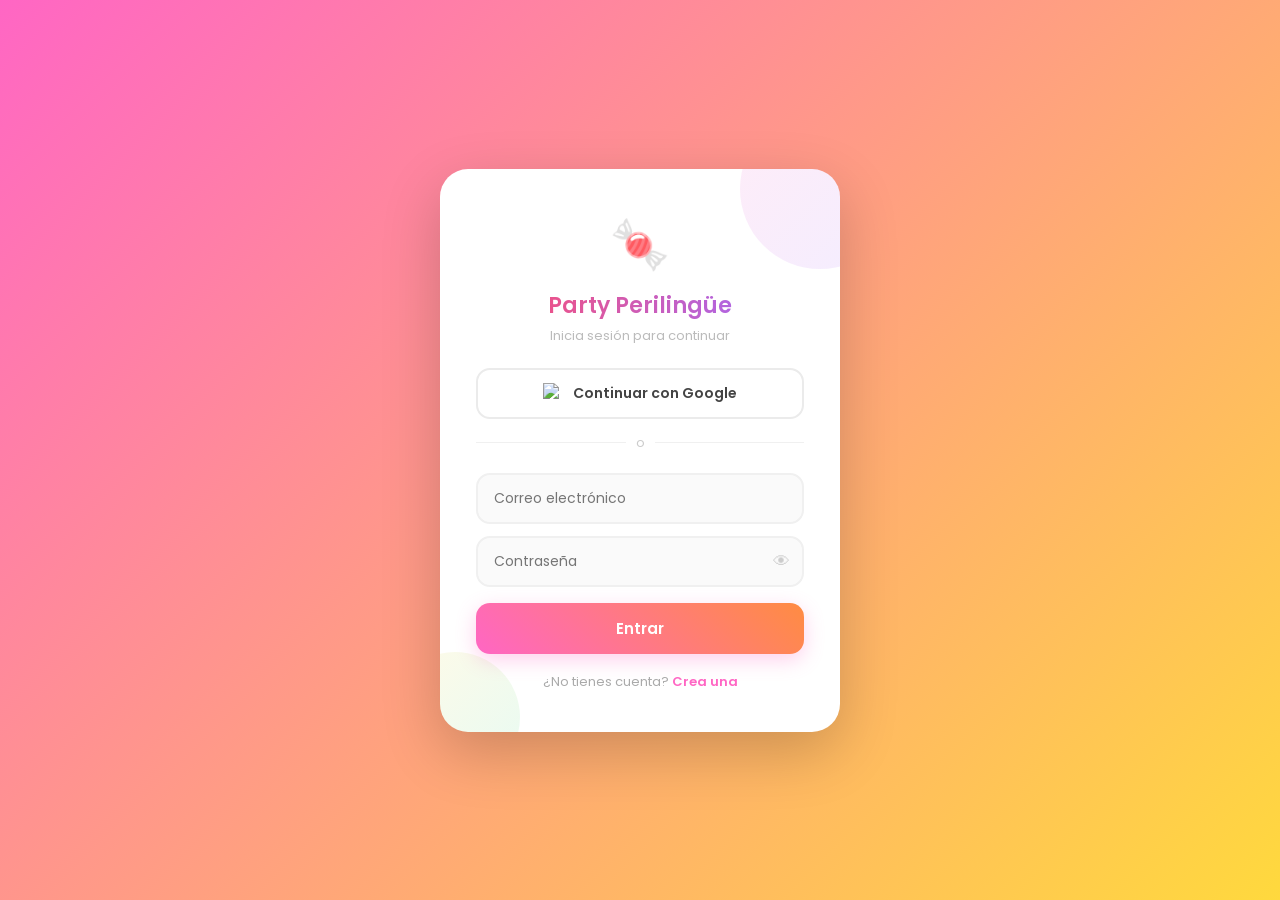
==== index.html @ a34a279f "Add files via upload" ====
<!DOCTYPE html>
<html lang="es">
<head>
<meta charset="UTF-8">
<meta name="viewport" content="width=device-width, initial-scale=1.0">
<title>Login - Party Perilingües</title>
<link href="https://fonts.googleapis.com/css2?family=Poppins:wght@300;400;500;600&display=swap" rel="stylesheet">
<style>
*{ margin:0; padding:0; box-sizing:border-box; font-family:'Poppins',sans-serif; }
body{ min-height:100vh; display:flex; align-items:center; justify-content:center; background:linear-gradient(135deg,#ff66c4,#ffd93d,#ff8c42,#3ddc97,#9d6bff); background-size:400% 400%; animation:fondo 15s ease infinite; padding:20px; }
@keyframes fondo{ 0%{background-position:0% 50%} 50%{background-position:100% 50%} 100%{background-position:0% 50%} }
.card{ background:white; border-radius:28px; box-shadow:0 20px 60px rgba(0,0,0,0.2); width:100%; max-width:400px; padding:40px 36px; text-align:center; position:relative; overflow:hidden; }
.card::before{ content:""; position:absolute; top:-60px; right:-60px; width:160px; height:160px; border-radius:50%; background:linear-gradient(135deg,rgba(255,102,196,0.12),rgba(157,107,255,0.12)); }
.card::after{ content:""; position:absolute; bottom:-50px; left:-50px; width:130px; height:130px; border-radius:50%; background:linear-gradient(135deg,rgba(255,217,61,0.12),rgba(61,220,151,0.12)); }
.card *{ position:relative; z-index:1; }

.logo-emoji{ font-size:48px; margin-bottom:8px; display:block; }
h2{ font-size:22px; font-weight:600; background:linear-gradient(90deg,#ff4d6d,#9d6bff); -webkit-background-clip:text; background-clip:text; color:transparent; margin-bottom:4px; }
.subtitle{ font-size:13px; color:#bbb; margin-bottom:22px; }

input, select{
  width:100%; padding:13px 16px; margin:6px 0; border-radius:14px;
  border:2px solid #f0f0f0; font-size:14px; font-family:'Poppins',sans-serif;
  transition:0.2s; background:#fafafa; color:#333; appearance:none;
}
input:focus, select:focus{ outline:none; border-color:#ff66c4; background:white; box-shadow:0 0 0 4px rgba(255,102,196,0.1); }
select{ background-image:url("data:image/svg+xml,%3Csvg xmlns='http://www.w3.org/2000/svg' width='12' height='12' viewBox='0 0 12 12'%3E%3Cpath fill='%23ff66c4' d='M6 8L1 3h10z'/%3E%3C/svg%3E"); background-repeat:no-repeat; background-position:right 14px center; padding-right:36px; cursor:pointer; }
select option{ color:#333; }

.select-row{ display:flex; gap:8px; }
.select-row select{ flex:1; }

.pass-wrap{ position:relative; }
.pass-wrap input{ padding-right:46px; }
.ojo{ position:absolute; right:14px; top:50%; transform:translateY(-50%); cursor:pointer; font-size:17px; color:#ccc; user-select:none; transition:0.2s; }
.ojo:hover{ color:#ff66c4; }

.btn-main{ width:100%; padding:14px; border:none; border-radius:14px; background:linear-gradient(45deg,#ff66c4,#ff8c42); color:white; font-weight:600; font-size:15px; cursor:pointer; margin-top:10px; transition:0.2s; box-shadow:0 6px 20px rgba(255,102,196,0.3); }
.btn-main:hover{ transform:translateY(-1px); box-shadow:0 8px 24px rgba(255,102,196,0.45); }
.btn-main:active{ transform:scale(0.98); }

.btn-google{ width:100%; padding:13px; border:2px solid #ebebeb; border-radius:14px; background:white; color:#444; font-weight:600; font-size:14px; cursor:pointer; margin-top:4px; display:flex; align-items:center; justify-content:center; gap:10px; transition:0.2s; }
.btn-google:hover{ background:#fafafa; border-color:#ddd; }
.btn-google img{ width:20px; height:20px; }

.sep{ display:flex; align-items:center; gap:10px; margin:14px 0; color:#ccc; font-size:13px; }
.sep::before,.sep::after{ content:""; flex:1; height:1px; background:#f0f0f0; }

.error{ color:#ff4d6d; font-size:12px; display:none; margin-top:6px; text-align:left; padding:0 4px; }
.field-label{ font-size:12px; color:#aaa; text-align:left; margin:8px 0 2px 4px; }

.toggle-msg{ margin-top:18px; font-size:13px; color:#aaa; }
.toggle-msg span{ color:#ff66c4; font-weight:600; cursor:pointer; }
.toggle-msg span:hover{ text-decoration:underline; }
.hidden{ display:none; }

/* POPUP */
#popup-grado{ display:none; position:fixed; inset:0; background:rgba(0,0,0,0.65); z-index:9999; align-items:center; justify-content:center; padding:20px; }
#popup-grado.show{ display:flex; }
.popup-box{ background:white; padding:32px 28px; border-radius:24px; width:100%; max-width:340px; text-align:center; box-shadow:0 20px 60px rgba(0,0,0,0.25); }
.popup-box h3{ color:#ff4d6d; margin-bottom:6px; font-size:18px; }
.popup-box .sub-popup{ font-size:13px; color:#bbb; margin-bottom:18px; }
</style>
</head>
<body>

<div class="card">

  <!-- LOGIN -->
  <div id="loginForm">
    <span class="logo-emoji">🍬</span>
    <h2>Party Perilingüe</h2>
    <p class="subtitle">Inicia sesión para continuar</p>

    <button class="btn-google" id="googleLoginBtn">
      <img src="https://www.gstatic.com/firebasejs/ui/2.0.0/images/auth/google.svg" alt="Google">
      Continuar con Google
    </button>
    <div class="sep">o</div>

    <input type="email" id="loginEmail" placeholder="Correo electrónico">
    <div class="pass-wrap">
      <input type="password" id="loginPassword" placeholder="Contraseña">
      <span class="ojo" onclick="togglePass('loginPassword',this)">👁</span>
    </div>

    <button class="btn-main" id="loginBtn">Entrar</button>
    <p id="loginError" class="error">Correo o contraseña incorrectos</p>
    <p class="toggle-msg">¿No tienes cuenta? <span id="showRegister">Crea una</span></p>
  </div>

  <!-- REGISTRO -->
  <div id="registerForm" class="hidden">
    <span class="logo-emoji">🍬</span>
    <h2>Crear cuenta</h2>
    <p class="subtitle">Completa todos los campos</p>

    <button class="btn-google" id="googleRegisterBtn">
      <img src="https://www.gstatic.com/firebasejs/ui/2.0.0/images/auth/google.svg" alt="Google">
      Registrarse con Google
    </button>
    <div class="sep">o</div>

    <input type="text"  id="regNombre" placeholder="Nombre completo *">
    <input type="email" id="regEmail"  placeholder="Correo electrónico *">

    <p class="field-label">Carrera *</p>
    <select id="regCarrera" onchange="actualizarGrados('regCarrera','regGrado')">
      <option value="">— Selecciona tu carrera —</option>
      <option value="Básico">Básico</option>
      <option value="Bachillerato">Bachillerato</option>
      <option value="Perito Contador">Perito Contador</option>
      <option value="Secretariado Bilingüe">Secretariado Bilingüe</option>
      <option value="Secretariado Comercial">Secretariado Comercial</option>
      <option value="Dibujo">Dibujo</option>
      <option value="Mecánica">Mecánica</option>
    </select>

    <p class="field-label">Grado *</p>
    <select id="regGrado">
      <option value="">— Primero elige tu carrera —</option>
    </select>

    <div class="pass-wrap">
      <input type="password" id="regPassword" placeholder="Contraseña (mínimo 5 caracteres) *">
      <span class="ojo" onclick="togglePass('regPassword',this)">👁</span>
    </div>

    <button class="btn-main" id="registerBtn">Registrarse</button>
    <p id="regError" class="error"></p>
    <p class="toggle-msg">¿Ya tienes cuenta? <span id="showLogin">Inicia sesión</span></p>
  </div>

</div>

<!-- POPUP GOOGLE nuevos usuarios -->
<div id="popup-grado">
  <div class="popup-box">
    <h3>¡Bienvenido! 🍬</h3>
    <p class="sub-popup">Cuéntanos un poco más sobre ti</p>

    <p class="field-label" style="text-align:left;">Carrera *</p>
    <select id="popCarrera" onchange="actualizarGrados('popCarrera','popGrado')">
      <option value="">— Selecciona tu carrera —</option>
      <option value="Básico">Básico</option>
      <option value="Bachillerato">Bachillerato</option>
      <option value="Perito Contador">Perito Contador</option>
      <option value="Secretariado Bilingüe">Secretariado Bilingüe</option>
      <option value="Secretariado Comercial">Secretariado Comercial</option>
      <option value="Dibujo">Dibujo</option>
      <option value="Mecánica">Mecánica</option>
    </select>

    <p class="field-label" style="text-align:left;margin-top:10px;">Grado *</p>
    <select id="popGrado">
      <option value="">— Primero elige tu carrera —</option>
    </select>

    <p id="popError" class="error" style="display:none;margin-bottom:6px;">Selecciona carrera y grado</p>
    <button class="btn-main" id="guardar-grado" style="margin-top:16px;">Guardar y entrar</button>
  </div>
</div>

<script>
function togglePass(id, ojo) {
  const input = document.getElementById(id);
  input.type  = input.type === 'password' ? 'text' : 'password';
  ojo.textContent = input.type === 'password' ? '👁' : '🙈';
}

/* Grados disponibles por carrera */
const GRADOS = {
  'Básico'              : ['1ro Básico','2do Básico','3ro Básico'],
  'Bachillerato'        : ['4to Bachillerato','5to Bachillerato'],
  'Perito Contador'     : ['4to Perito','5to Perito','6to Perito'],
  'Secretariado Bilingüe' : ['4to Secretariado','5to Secretariado','6to Secretariado'],
  'Secretariado Comercial': ['4to Secretariado','5to Secretariado'],
  'Dibujo'              : ['4to Dibujo','5to Dibujo'],
  'Mecánica'            : ['4to Mecánica','5to Mecánica'],
};

function actualizarGrados(selectCarreraId, selectGradoId) {
  const carrera = document.getElementById(selectCarreraId).value;
  const gradoEl = document.getElementById(selectGradoId);
  gradoEl.innerHTML = '';
  if (!carrera || !GRADOS[carrera]) {
    gradoEl.innerHTML = '<option value="">— Primero elige tu carrera —</option>';
    return;
  }
  gradoEl.innerHTML = '<option value="">— Selecciona tu grado —</option>';
  GRADOS[carrera].forEach(g => {
    const opt = document.createElement('option');
    opt.value = g; opt.textContent = g;
    gradoEl.appendChild(opt);
  });
}
</script>

<script type="module">
import { initializeApp }    from "https://www.gstatic.com/firebasejs/12.10.0/firebase-app.js";
import { getDatabase, ref, set, get } from "https://www.gstatic.com/firebasejs/12.10.0/firebase-database.js";
import { getAuth, createUserWithEmailAndPassword, signInWithEmailAndPassword, GoogleAuthProvider, signInWithPopup }
  from "https://www.gstatic.com/firebasejs/12.10.0/firebase-auth.js";

const cfg = {
  apiKey:"AIzaSyD7HAFjgYC_9Ly4BcosgUpPP2wYk7ZJubY",
  authDomain:"gomas-2530d.firebaseapp.com",
  databaseURL:"https://gomas-2530d-default-rtdb.firebaseio.com",
  projectId:"gomas-2530d",
  storageBucket:"gomas-2530d.appspot.com",
  messagingSenderId:"856600921569",
  appId:"1:856600921569:web:3e57244a3f29db5a35fea0"
};

const app  = initializeApp(cfg);
const db   = getDatabase(app);
const auth = getAuth(app);
const gp   = new GoogleAuthProvider();

if (localStorage.getItem("loggedIn") === "true") window.location.href = "teindita.html";

document.getElementById("showRegister").onclick = () => {
  document.getElementById("loginForm").classList.add("hidden");
  document.getElementById("registerForm").classList.remove("hidden");
};
document.getElementById("showLogin").onclick = () => {
  document.getElementById("registerForm").classList.add("hidden");
  document.getElementById("loginForm").classList.remove("hidden");
};

/* ===== GOOGLE ===== */
async function loginConGoogle() {
  try {
    const res  = await signInWithPopup(auth, gp);
    const user = res.user;
    const key  = user.uid;
    const snap = await get(ref(db, "usuarios/" + key));

    if (!snap.exists()) {
      localStorage.setItem("_tmpUID",    key);
      localStorage.setItem("_tmpFoto",   user.photoURL    || "");
      localStorage.setItem("_tmpEmail",  user.email       || "");
      localStorage.setItem("_tmpNombre", user.displayName || "");
      document.getElementById("popup-grado").classList.add("show");
    } else {
      const d = snap.val();
      guardarLocal(d.nombre || user.displayName, d.carrera || "", key, user.photoURL || "");
      window.location.href = "teindita.html";
    }
  } catch(e) { alert("Error con Google: " + e.message); }
}
document.getElementById("googleLoginBtn").onclick    = loginConGoogle;
document.getElementById("googleRegisterBtn").onclick = loginConGoogle;

/* ===== GUARDAR POPUP GOOGLE ===== */
document.getElementById("guardar-grado").onclick = async () => {
  const carrera = document.getElementById("popCarrera").value;
  const grado   = document.getElementById("popGrado").value;
  const errEl   = document.getElementById("popError");

  if (!carrera || !grado) {
    errEl.style.display = "block"; return;
  }
  errEl.style.display = "none";

  const key    = localStorage.getItem("_tmpUID");
  const foto   = localStorage.getItem("_tmpFoto");
  const email  = localStorage.getItem("_tmpEmail");
  const nombre = localStorage.getItem("_tmpNombre");
  const gc     = grado + " — " + carrera;

  await set(ref(db, "usuarios/" + key), { nombre, email, carrera:gc, puntos:0, puntosJuego:0, foto, uid:key });
  guardarLocal(nombre, gc, key, foto);
  ["_tmpUID","_tmpFoto","_tmpEmail","_tmpNombre"].forEach(k => localStorage.removeItem(k));
  window.location.href = "teindita.html";
};

/* ===== REGISTRO EMAIL ===== */
document.getElementById("registerBtn").onclick = () => {
  const nombre  = document.getElementById("regNombre").value.trim();
  const email   = document.getElementById("regEmail").value.trim();
  const carrera = document.getElementById("regCarrera").value;
  const grado   = document.getElementById("regGrado").value;
  const pass    = document.getElementById("regPassword").value;
  const errEl   = document.getElementById("regError");

  if (!nombre || !email || !carrera || !grado || !pass) {
    errEl.textContent = !nombre || !email || !pass
      ? "Nombre, correo y contraseña son obligatorios"
      : "Selecciona tu carrera y grado";
    errEl.style.display = "block"; return;
  }
  if (pass.length < 5) {
    errEl.textContent = "La contraseña debe tener al menos 5 caracteres";
    errEl.style.display = "block"; return;
  }

  const gc = grado + " — " + carrera;

  createUserWithEmailAndPassword(auth, email, pass)
    .then(uc => {
      const key = uc.user.uid;
      set(ref(db, "usuarios/" + key), { nombre, email, carrera:gc, puntos:0, puntosJuego:0, foto:"", uid:key });
      guardarLocal(nombre, gc, key, "");
      window.location.href = "teindita.html";
    })
    .catch(e => {
      errEl.textContent = e.code === "auth/email-already-in-use" ? "Ese correo ya está registrado" : e.message;
      errEl.style.display = "block";
    });
};

/* ===== LOGIN EMAIL ===== */
document.getElementById("loginBtn").onclick = () => {
  const email = document.getElementById("loginEmail").value.trim();
  const pass  = document.getElementById("loginPassword").value;
  const errEl = document.getElementById("loginError");
  errEl.style.display = "none";

  signInWithEmailAndPassword(auth, email, pass)
    .then(uc => {
      get(ref(db, "usuarios/" + uc.user.uid)).then(snap => {
        if (snap.exists()) {
          const d = snap.val();
          guardarLocal(d.nombre||"", d.carrera||"", uc.user.uid, d.foto||"");
          window.location.href = "teindita.html";
        }
      });
    })
    .catch(() => { errEl.style.display = "block"; });
};

function guardarLocal(nombre, grado, uid, foto) {
  localStorage.setItem("userName",  nombre);
  localStorage.setItem("userGrado", grado);
  localStorage.setItem("userUID",   uid);
  localStorage.setItem("userFoto",  foto);
  localStorage.setItem("loggedIn",  "true");
}
</script>
</body>
</html>
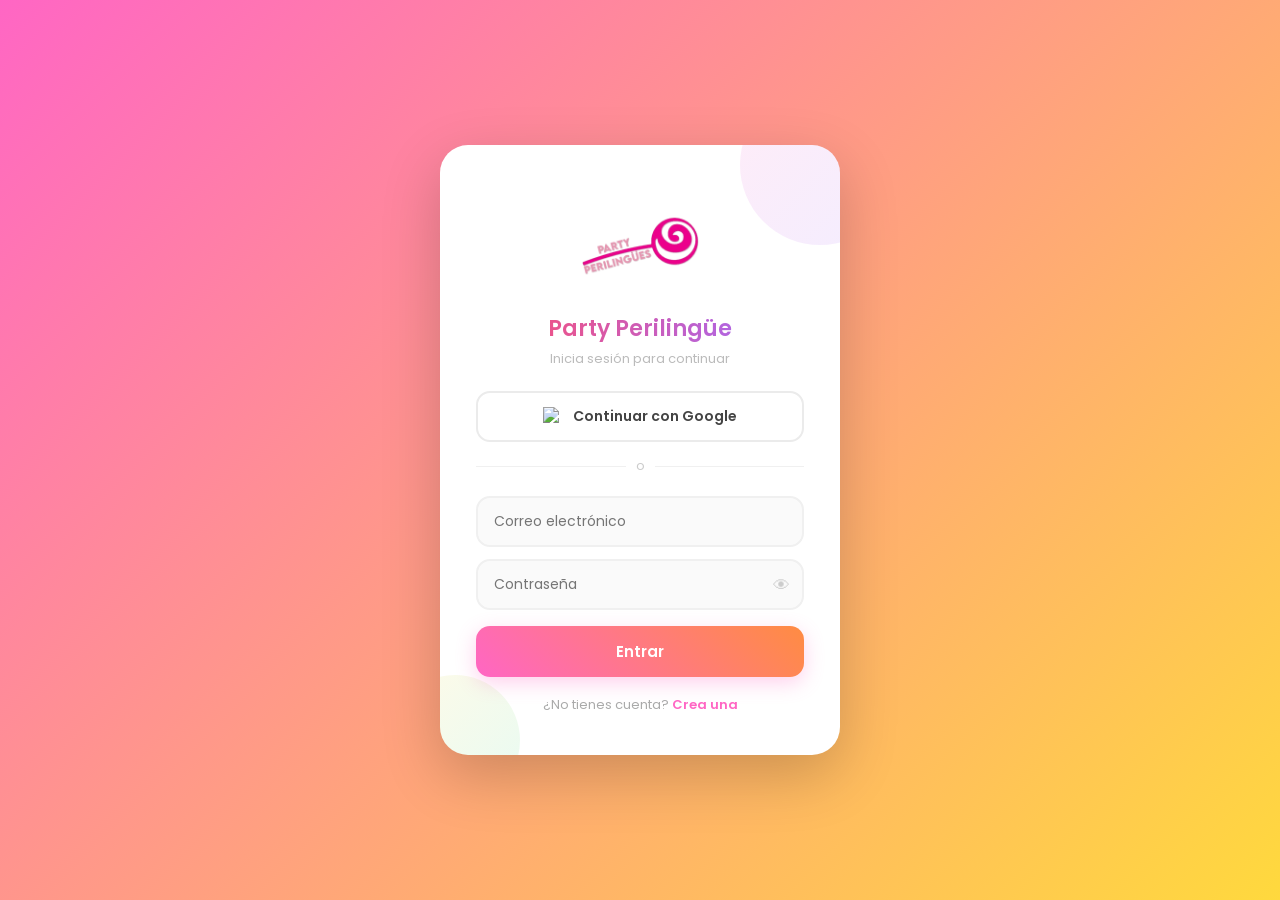
==== commit bae02a2d: "Update index.html" ====
--- a/index.html
+++ b/index.html
@@ -14,7 +14,7 @@
 .card::after{ content:""; position:absolute; bottom:-50px; left:-50px; width:130px; height:130px; border-radius:50%; background:linear-gradient(135deg,rgba(255,217,61,0.12),rgba(61,220,151,0.12)); }
 .card *{ position:relative; z-index:1; }
 
-.logo-emoji{ font-size:48px; margin-bottom:8px; display:block; }
+.logo-emoji{ width:120px; height:auto; }
 h2{ font-size:22px; font-weight:600; background:linear-gradient(90deg,#ff4d6d,#9d6bff); -webkit-background-clip:text; background-clip:text; color:transparent; margin-bottom:4px; }
 .subtitle{ font-size:13px; color:#bbb; margin-bottom:22px; }
 
@@ -68,7 +68,7 @@
 
   <!-- LOGIN -->
   <div id="loginForm">
-    <span class="logo-emoji">🍬</span>
+    <img src="images/otro 2 .png" class="logo-emoji" alt="logo">
     <h2>Party Perilingüe</h2>
     <p class="subtitle">Inicia sesión para continuar</p>
 
@@ -91,7 +91,7 @@
 
   <!-- REGISTRO -->
   <div id="registerForm" class="hidden">
-    <span class="logo-emoji">🍬</span>
+    <img src="images/otro 2 .png" class="logo-emoji" alt="logo">
     <h2>Crear cuenta</h2>
     <p class="subtitle">Completa todos los campos</p>
 
@@ -198,7 +198,8 @@
 
 <script type="module">
 import { initializeApp }    from "https://www.gstatic.com/firebasejs/12.10.0/firebase-app.js";
-import { getDatabase, ref, set, get } from "https://www.gstatic.com/firebasejs/12.10.0/firebase-database.js";
+
+import { getDatabase, ref, set, get, update } from "https://www.gstatic.com/firebasejs/12.10.0/firebase-database.js";
 import { getAuth, createUserWithEmailAndPassword, signInWithEmailAndPassword, GoogleAuthProvider, signInWithPopup }
   from "https://www.gstatic.com/firebasejs/12.10.0/firebase-auth.js";
 
@@ -237,16 +238,23 @@
     const snap = await get(ref(db, "usuarios/" + key));
 
     if (!snap.exists()) {
-      localStorage.setItem("_tmpUID",    key);
-      localStorage.setItem("_tmpFoto",   user.photoURL    || "");
-      localStorage.setItem("_tmpEmail",  user.email       || "");
-      localStorage.setItem("_tmpNombre", user.displayName || "");
-      document.getElementById("popup-grado").classList.add("show");
-    } else {
-      const d = snap.val();
-      guardarLocal(d.nombre || user.displayName, d.carrera || "", key, user.photoURL || "");
-      window.location.href = "teindita.html";
-    }
+  localStorage.setItem("_tmpUID",    key);
+  localStorage.setItem("_tmpFoto",   user.photoURL    || "");
+  localStorage.setItem("_tmpEmail",  user.email       || "");
+  localStorage.setItem("_tmpNombre", user.displayName || "");
+  document.getElementById("popup-grado").classList.add("show");
+} else {
+  const d = snap.val();
+
+  // 🔥 ACTUALIZA SIN BORRAR NADA
+  await update(ref(db, "usuarios/" + key), {
+    nombre: user.displayName || d.nombre || "Usuario",
+    foto: user.photoURL || d.foto || ""
+  });
+
+  guardarLocal(user.displayName || d.nombre, d.carrera || "", key, user.photoURL || "");
+  window.location.href = "teindita.html";
+}
   } catch(e) { alert("Error con Google: " + e.message); }
 }
 document.getElementById("googleLoginBtn").onclick    = loginConGoogle;
@@ -339,4 +347,4 @@
 }
 </script>
 </body>
-</html>+</html>
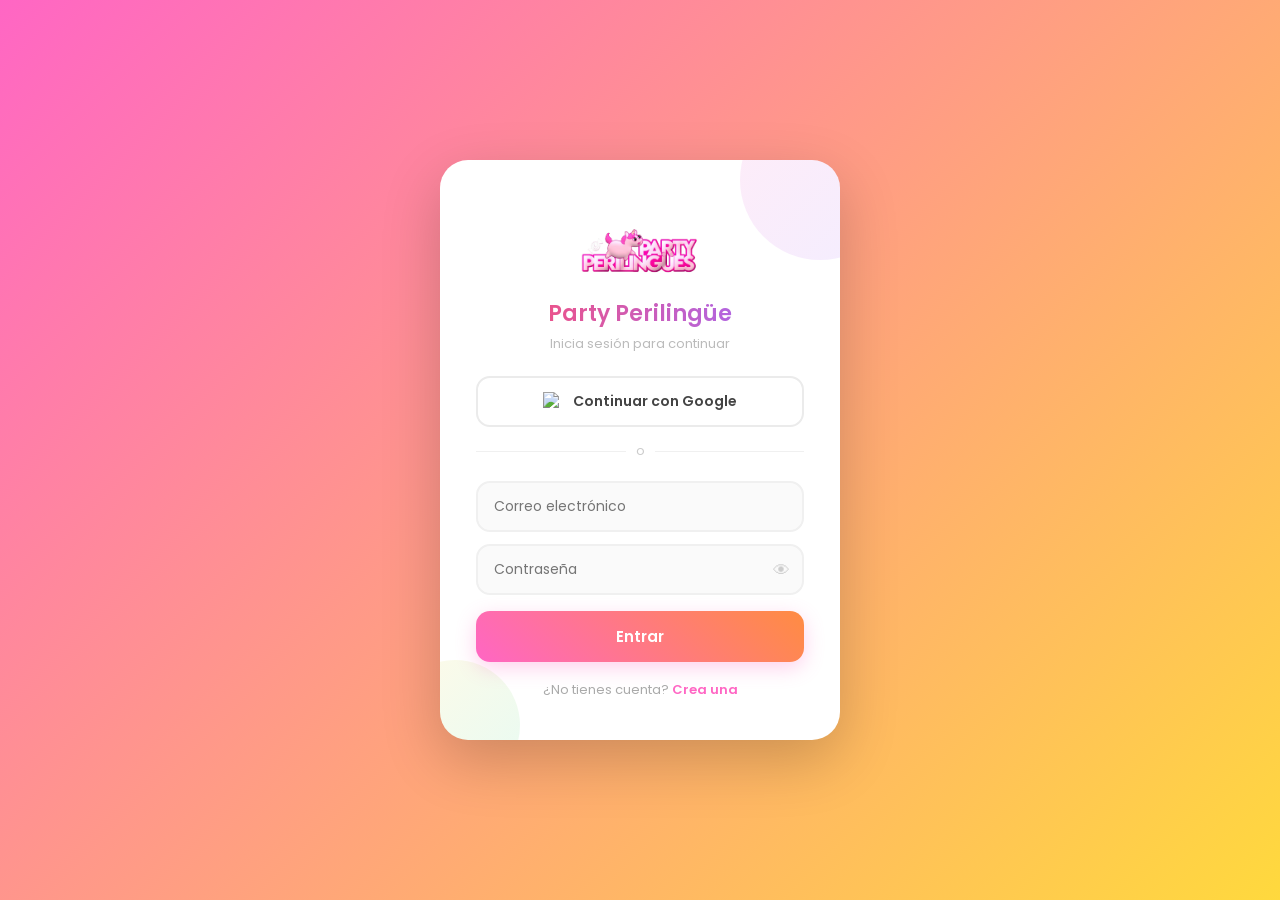
==== commit b1469a32: "Fix HTML encoding issues in index.html" ====
--- a/index.html
+++ b/index.html
@@ -68,7 +68,7 @@
 
   <!-- LOGIN -->
   <div id="loginForm">
-    <img src="images/otro 2 .png" class="logo-emoji" alt="logo">
+    <img src="images/pt.png" class="logo-emoji" alt="logo">
     <h2>Party Perilingüe</h2>
     <p class="subtitle">Inicia sesión para continuar</p>
 
@@ -91,7 +91,7 @@
 
   <!-- REGISTRO -->
   <div id="registerForm" class="hidden">
-    <img src="images/otro 2 .png" class="logo-emoji" alt="logo">
+    <img src="images/pt.png" class="logo-emoji" alt="logo">
     <h2>Crear cuenta</h2>
     <p class="subtitle">Completa todos los campos</p>
 
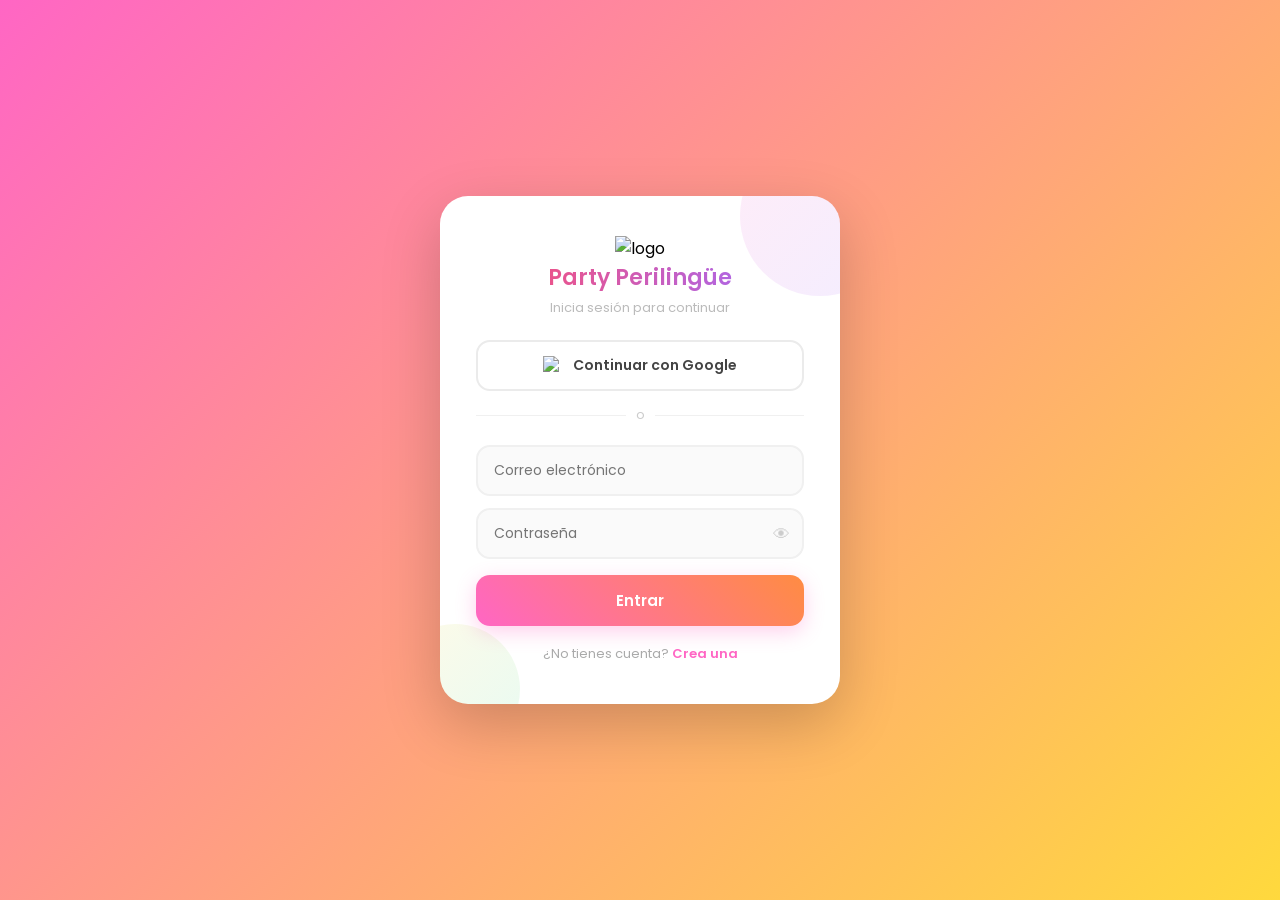
==== commit 8c23d282: "Update print statement from 'Hello' to 'Goodbye'" ====
--- a/index.html
+++ b/index.html
@@ -27,9 +27,6 @@
 select{ background-image:url("data:image/svg+xml,%3Csvg xmlns='http://www.w3.org/2000/svg' width='12' height='12' viewBox='0 0 12 12'%3E%3Cpath fill='%23ff66c4' d='M6 8L1 3h10z'/%3E%3C/svg%3E"); background-repeat:no-repeat; background-position:right 14px center; padding-right:36px; cursor:pointer; }
 select option{ color:#333; }
 
-.select-row{ display:flex; gap:8px; }
-.select-row select{ flex:1; }
-
 .pass-wrap{ position:relative; }
 .pass-wrap input{ padding-right:46px; }
 .ojo{ position:absolute; right:14px; top:50%; transform:translateY(-50%); cursor:pointer; font-size:17px; color:#ccc; user-select:none; transition:0.2s; }
@@ -54,7 +51,12 @@
 .toggle-msg span:hover{ text-decoration:underline; }
 .hidden{ display:none; }
 
-/* POPUP */
+#loading-overlay{ display:none; position:fixed; inset:0; background:rgba(255,255,255,0.92); z-index:99999; align-items:center; justify-content:center; flex-direction:column; gap:16px; }
+#loading-overlay.show{ display:flex; }
+.spinner{ width:48px; height:48px; border:5px solid #f0f0f0; border-top-color:#ff66c4; border-radius:50%; animation:spin 0.8s linear infinite; }
+@keyframes spin{ to{ transform:rotate(360deg); } }
+#loading-overlay p{ color:#888; font-size:14px; }
+
 #popup-grado{ display:none; position:fixed; inset:0; background:rgba(0,0,0,0.65); z-index:9999; align-items:center; justify-content:center; padding:20px; }
 #popup-grado.show{ display:flex; }
 .popup-box{ background:white; padding:32px 28px; border-radius:24px; width:100%; max-width:340px; text-align:center; box-shadow:0 20px 60px rgba(0,0,0,0.25); }
@@ -63,6 +65,11 @@
 </style>
 </head>
 <body>
+
+<div id="loading-overlay">
+  <div class="spinner"></div>
+  <p>Iniciando sesión...</p>
+</div>
 
 <div class="card">
 
@@ -168,15 +175,14 @@
   ojo.textContent = input.type === 'password' ? '👁' : '🙈';
 }
 
-/* Grados disponibles por carrera */
 const GRADOS = {
-  'Básico'              : ['1ro Básico','2do Básico','3ro Básico'],
-  'Bachillerato'        : ['4to Bachillerato','5to Bachillerato'],
-  'Perito Contador'     : ['4to Perito','5to Perito','6to Perito'],
+  'Básico'                : ['1ro Básico','2do Básico','3ro Básico'],
+  'Bachillerato'          : ['4to Bachillerato','5to Bachillerato'],
+  'Perito Contador'       : ['4to Perito','5to Perito','6to Perito'],
   'Secretariado Bilingüe' : ['4to Secretariado','5to Secretariado','6to Secretariado'],
   'Secretariado Comercial': ['4to Secretariado','5to Secretariado'],
-  'Dibujo'              : ['4to Dibujo','5to Dibujo'],
-  'Mecánica'            : ['4to Mecánica','5to Mecánica'],
+  'Dibujo'                : ['4to Dibujo','5to Dibujo'],
+  'Mecánica'              : ['4to Mecánica','5to Mecánica'],
 };
 
 function actualizarGrados(selectCarreraId, selectGradoId) {
@@ -194,14 +200,24 @@
     gradoEl.appendChild(opt);
   });
 }
+
+function esSafari() {
+  return /^((?!chrome|android).)*safari/i.test(navigator.userAgent);
+}
 </script>
 
 <script type="module">
 import { initializeApp }    from "https://www.gstatic.com/firebasejs/12.10.0/firebase-app.js";
-
 import { getDatabase, ref, set, get, update } from "https://www.gstatic.com/firebasejs/12.10.0/firebase-database.js";
-import { getAuth, createUserWithEmailAndPassword, signInWithEmailAndPassword, GoogleAuthProvider, signInWithPopup }
-  from "https://www.gstatic.com/firebasejs/12.10.0/firebase-auth.js";
+import {
+  getAuth,
+  createUserWithEmailAndPassword,
+  signInWithEmailAndPassword,
+  GoogleAuthProvider,
+  signInWithPopup,
+  signInWithRedirect,
+  getRedirectResult
+} from "https://www.gstatic.com/firebasejs/12.10.0/firebase-auth.js";
 
 const cfg = {
   apiKey:"AIzaSyD7HAFjgYC_9Ly4BcosgUpPP2wYk7ZJubY",
@@ -218,6 +234,22 @@
 const auth = getAuth(app);
 const gp   = new GoogleAuthProvider();
 
+const overlay = document.getElementById("loading-overlay");
+
+// ===== CAPTURAR REDIRECT DE SAFARI AL VOLVER =====
+try {
+  overlay.classList.add("show");
+  const result = await getRedirectResult(auth);
+  if (result && result.user) {
+    await procesarUsuarioGoogle(result.user);
+  } else {
+    overlay.classList.remove("show");
+  }
+} catch(e) {
+  overlay.classList.remove("show");
+  console.error("Redirect error:", e);
+}
+
 if (localStorage.getItem("loggedIn") === "true") window.location.href = "teindita.html";
 
 document.getElementById("showRegister").onclick = () => {
@@ -229,46 +261,57 @@
   document.getElementById("loginForm").classList.remove("hidden");
 };
 
-/* ===== GOOGLE ===== */
+// ===== LÓGICA COMPARTIDA GOOGLE =====
+async function procesarUsuarioGoogle(user) {
+  const key  = user.uid;
+  const snap = await get(ref(db, "usuarios/" + key));
+
+  if (!snap.exists()) {
+    // Usuario nuevo → pedir carrera y grado
+    localStorage.setItem("_tmpUID",    key);
+    localStorage.setItem("_tmpFoto",   user.photoURL    || "");
+    localStorage.setItem("_tmpEmail",  user.email       || "");
+    localStorage.setItem("_tmpNombre", user.displayName || "");
+    overlay.classList.remove("show");
+    document.getElementById("popup-grado").classList.add("show");
+  } else {
+    // Usuario existente → actualizar foto/nombre y entrar
+    const d = snap.val();
+    await update(ref(db, "usuarios/" + key), {
+      nombre: user.displayName || d.nombre || "Usuario",
+      foto:   user.photoURL    || d.foto   || ""
+    });
+    guardarLocal(user.displayName || d.nombre, d.carrera || "", key, user.photoURL || "");
+    window.location.href = "teindita.html";
+  }
+}
+
+// ===== GOOGLE LOGIN =====
 async function loginConGoogle() {
   try {
-    const res  = await signInWithPopup(auth, gp);
-    const user = res.user;
-    const key  = user.uid;
-    const snap = await get(ref(db, "usuarios/" + key));
-
-    if (!snap.exists()) {
-  localStorage.setItem("_tmpUID",    key);
-  localStorage.setItem("_tmpFoto",   user.photoURL    || "");
-  localStorage.setItem("_tmpEmail",  user.email       || "");
-  localStorage.setItem("_tmpNombre", user.displayName || "");
-  document.getElementById("popup-grado").classList.add("show");
-} else {
-  const d = snap.val();
-
-  // 🔥 ACTUALIZA SIN BORRAR NADA
-  await update(ref(db, "usuarios/" + key), {
-    nombre: user.displayName || d.nombre || "Usuario",
-    foto: user.photoURL || d.foto || ""
-  });
-
-  guardarLocal(user.displayName || d.nombre, d.carrera || "", key, user.photoURL || "");
-  window.location.href = "teindita.html";
-}
-  } catch(e) { alert("Error con Google: " + e.message); }
-}
+    if (esSafari()) {
+      overlay.classList.add("show");
+      await signInWithRedirect(auth, gp);
+    } else {
+      const res = await signInWithPopup(auth, gp);
+      await procesarUsuarioGoogle(res.user);
+    }
+  } catch(e) {
+    overlay.classList.remove("show");
+    alert("Error con Google: " + e.message);
+  }
+}
+
 document.getElementById("googleLoginBtn").onclick    = loginConGoogle;
 document.getElementById("googleRegisterBtn").onclick = loginConGoogle;
 
-/* ===== GUARDAR POPUP GOOGLE ===== */
+// ===== GUARDAR POPUP GOOGLE =====
 document.getElementById("guardar-grado").onclick = async () => {
   const carrera = document.getElementById("popCarrera").value;
   const grado   = document.getElementById("popGrado").value;
   const errEl   = document.getElementById("popError");
 
-  if (!carrera || !grado) {
-    errEl.style.display = "block"; return;
-  }
+  if (!carrera || !grado) { errEl.style.display = "block"; return; }
   errEl.style.display = "none";
 
   const key    = localStorage.getItem("_tmpUID");
@@ -283,7 +326,7 @@
   window.location.href = "teindita.html";
 };
 
-/* ===== REGISTRO EMAIL ===== */
+// ===== REGISTRO EMAIL =====
 document.getElementById("registerBtn").onclick = () => {
   const nombre  = document.getElementById("regNombre").value.trim();
   const email   = document.getElementById("regEmail").value.trim();
@@ -303,22 +346,36 @@
     errEl.style.display = "block"; return;
   }
 
+  errEl.style.display = "none";
   const gc = grado + " — " + carrera;
 
   createUserWithEmailAndPassword(auth, email, pass)
-    .then(uc => {
+    .then(async uc => {
       const key = uc.user.uid;
-      set(ref(db, "usuarios/" + key), { nombre, email, carrera:gc, puntos:0, puntosJuego:0, foto:"", uid:key });
-      guardarLocal(nombre, gc, key, "");
-      window.location.href = "teindita.html";
+      try {
+        // ✅ FIX: si el set falla, borramos el usuario de Auth para evitar null
+        await set(ref(db, "usuarios/" + key), {
+          nombre, email, carrera:gc, puntos:0, puntosJuego:0, foto:"", uid:key
+        });
+        guardarLocal(nombre, gc, key, "");
+        window.location.href = "teindita.html";
+      } catch(e) {
+        await uc.user.delete();
+        errEl.textContent = "Error al guardar datos. Verifica tu conexión e intenta de nuevo.";
+        errEl.style.display = "block";
+      }
     })
     .catch(e => {
-      errEl.textContent = e.code === "auth/email-already-in-use" ? "Ese correo ya está registrado" : e.message;
+      errEl.textContent = e.code === "auth/email-already-in-use"
+        ? "Ese correo ya está registrado"
+        : e.code === "auth/invalid-email"
+        ? "El correo no es válido"
+        : e.message;
       errEl.style.display = "block";
     });
 };
 
-/* ===== LOGIN EMAIL ===== */
+// ===== LOGIN EMAIL =====
 document.getElementById("loginBtn").onclick = () => {
   const email = document.getElementById("loginEmail").value.trim();
   const pass  = document.getElementById("loginPassword").value;
@@ -326,14 +383,27 @@
   errEl.style.display = "none";
 
   signInWithEmailAndPassword(auth, email, pass)
-    .then(uc => {
-      get(ref(db, "usuarios/" + uc.user.uid)).then(snap => {
-        if (snap.exists()) {
-          const d = snap.val();
-          guardarLocal(d.nombre||"", d.carrera||"", uc.user.uid, d.foto||"");
-          window.location.href = "teindita.html";
-        }
-      });
+    .then(async uc => {
+      const snapRef = ref(db, "usuarios/" + uc.user.uid);
+      let snap = await get(snapRef);
+
+      // ✅ FIX: si el usuario quedó null, reconstruir su perfil automáticamente
+      if (!snap.exists()) {
+        await set(snapRef, {
+          nombre: uc.user.displayName || email.split("@")[0],
+          email: uc.user.email,
+          carrera: "Sin carrera",
+          puntos: 0,
+          puntosJuego: 0,
+          foto: "",
+          uid: uc.user.uid
+        });
+        snap = await get(snapRef);
+      }
+
+      const d = snap.val();
+      guardarLocal(d.nombre||"", d.carrera||"", uc.user.uid, d.foto||"");
+      window.location.href = "teindita.html";
     })
     .catch(() => { errEl.style.display = "block"; });
 };
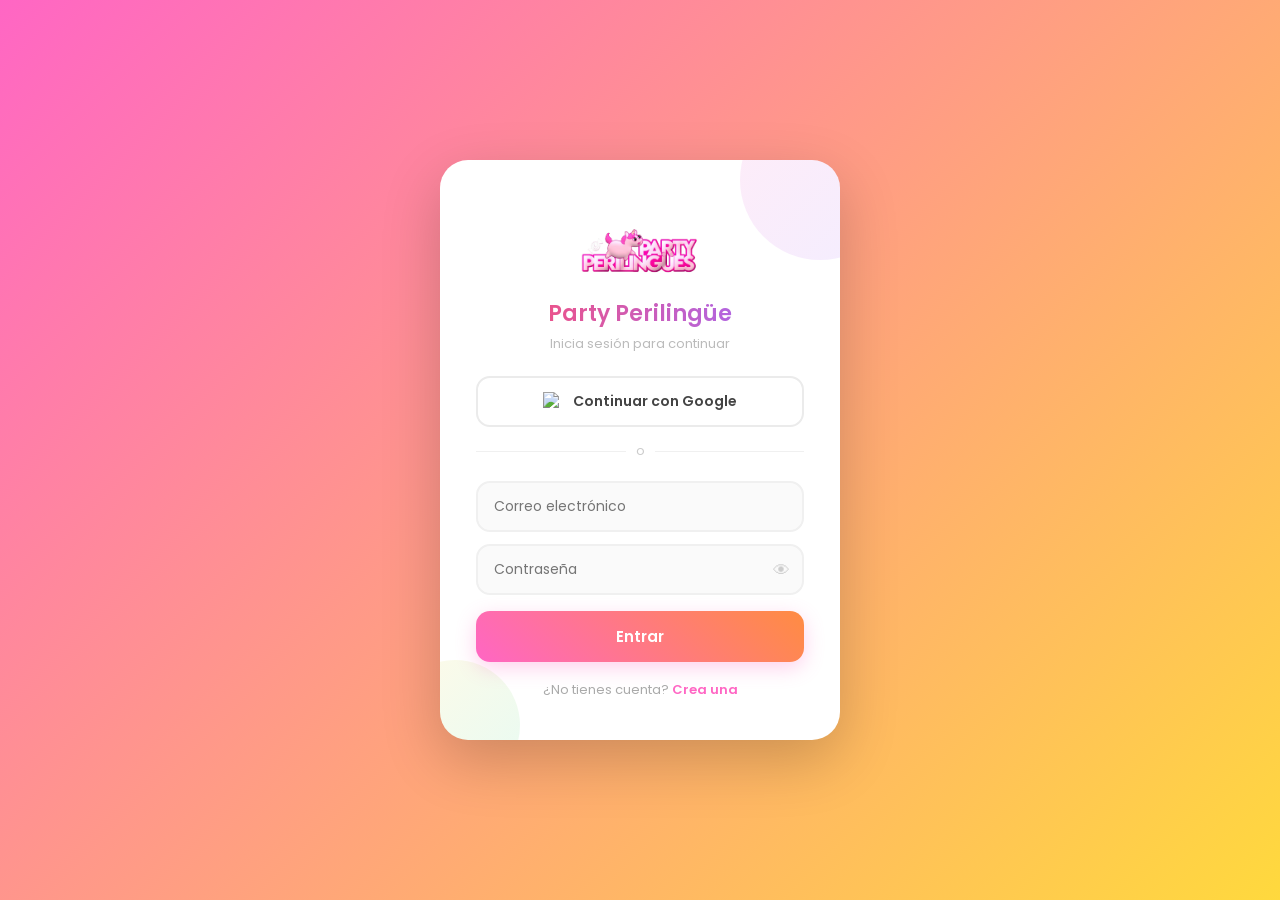
==== commit 00c368be: "Add files via upload" ====
--- a/index.html
+++ b/index.html
@@ -417,4 +417,4 @@
 }
 </script>
 </body>
-</html>
+</html>
